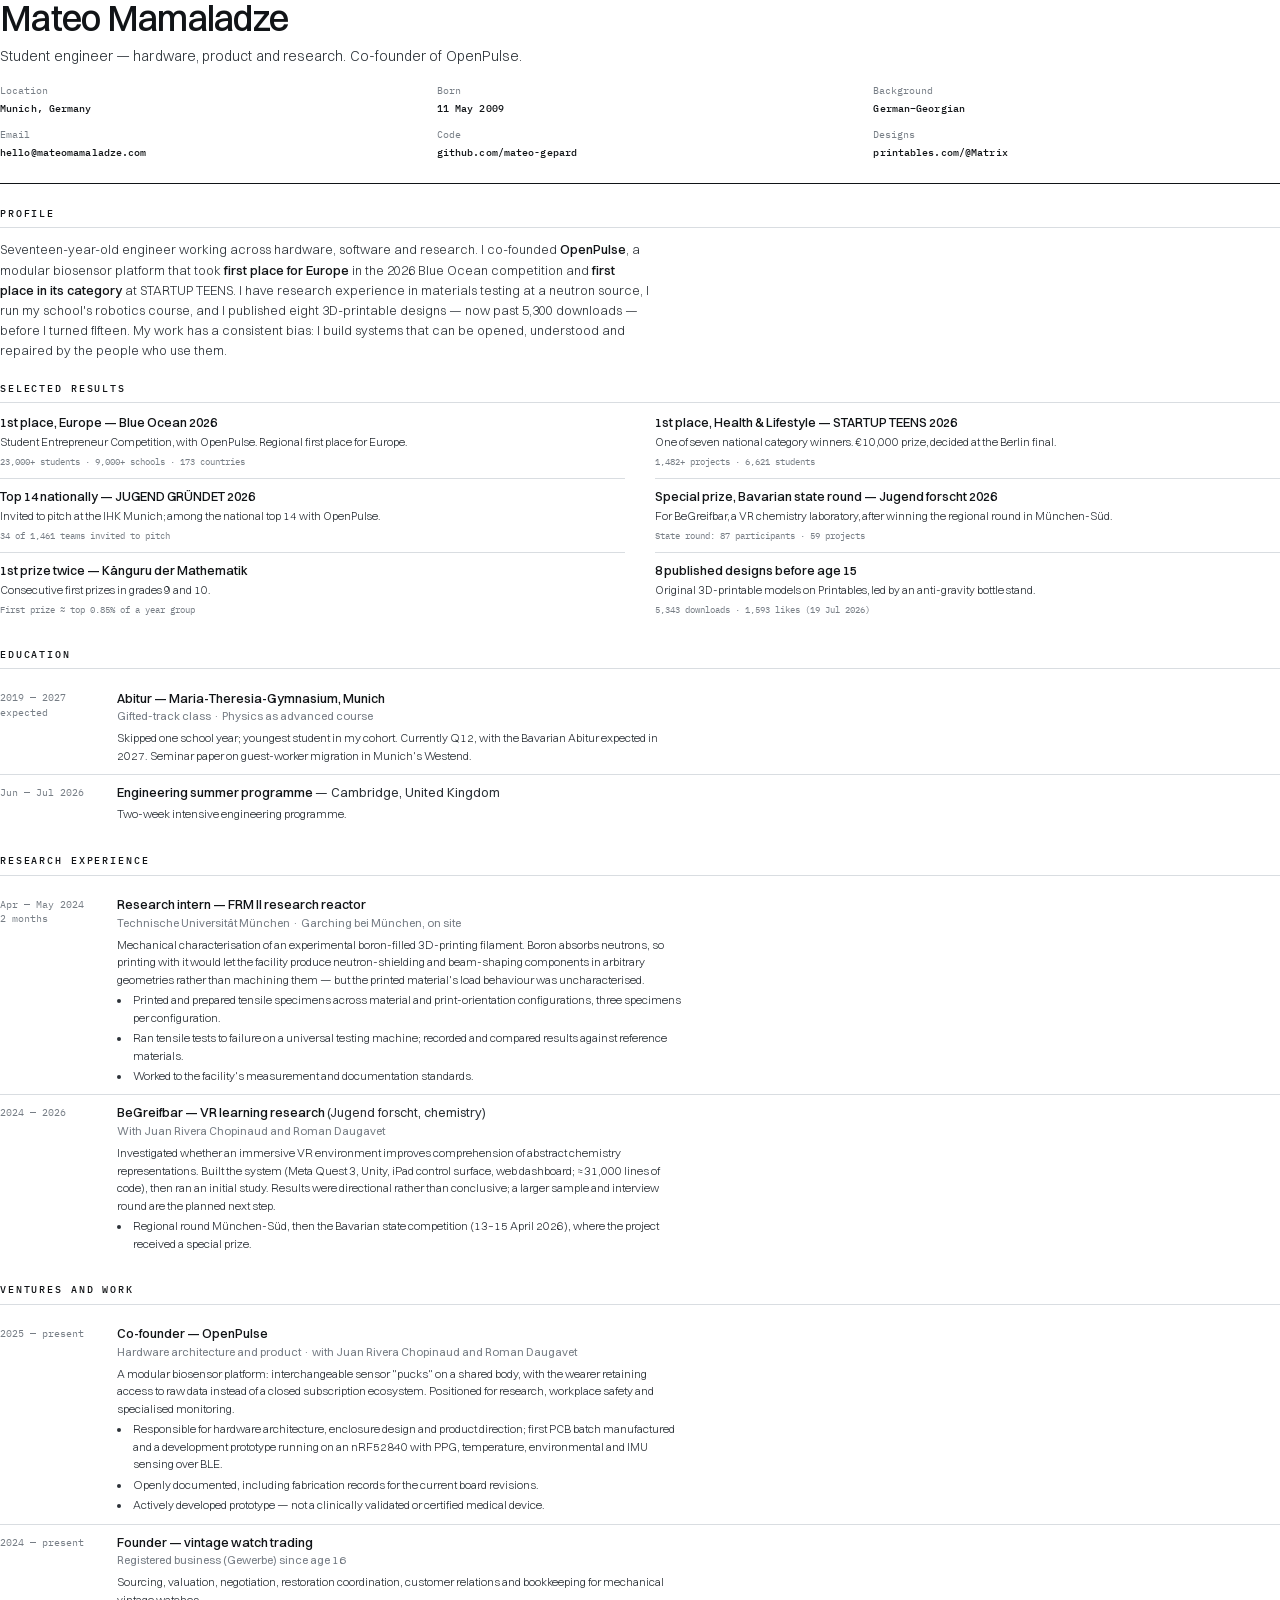
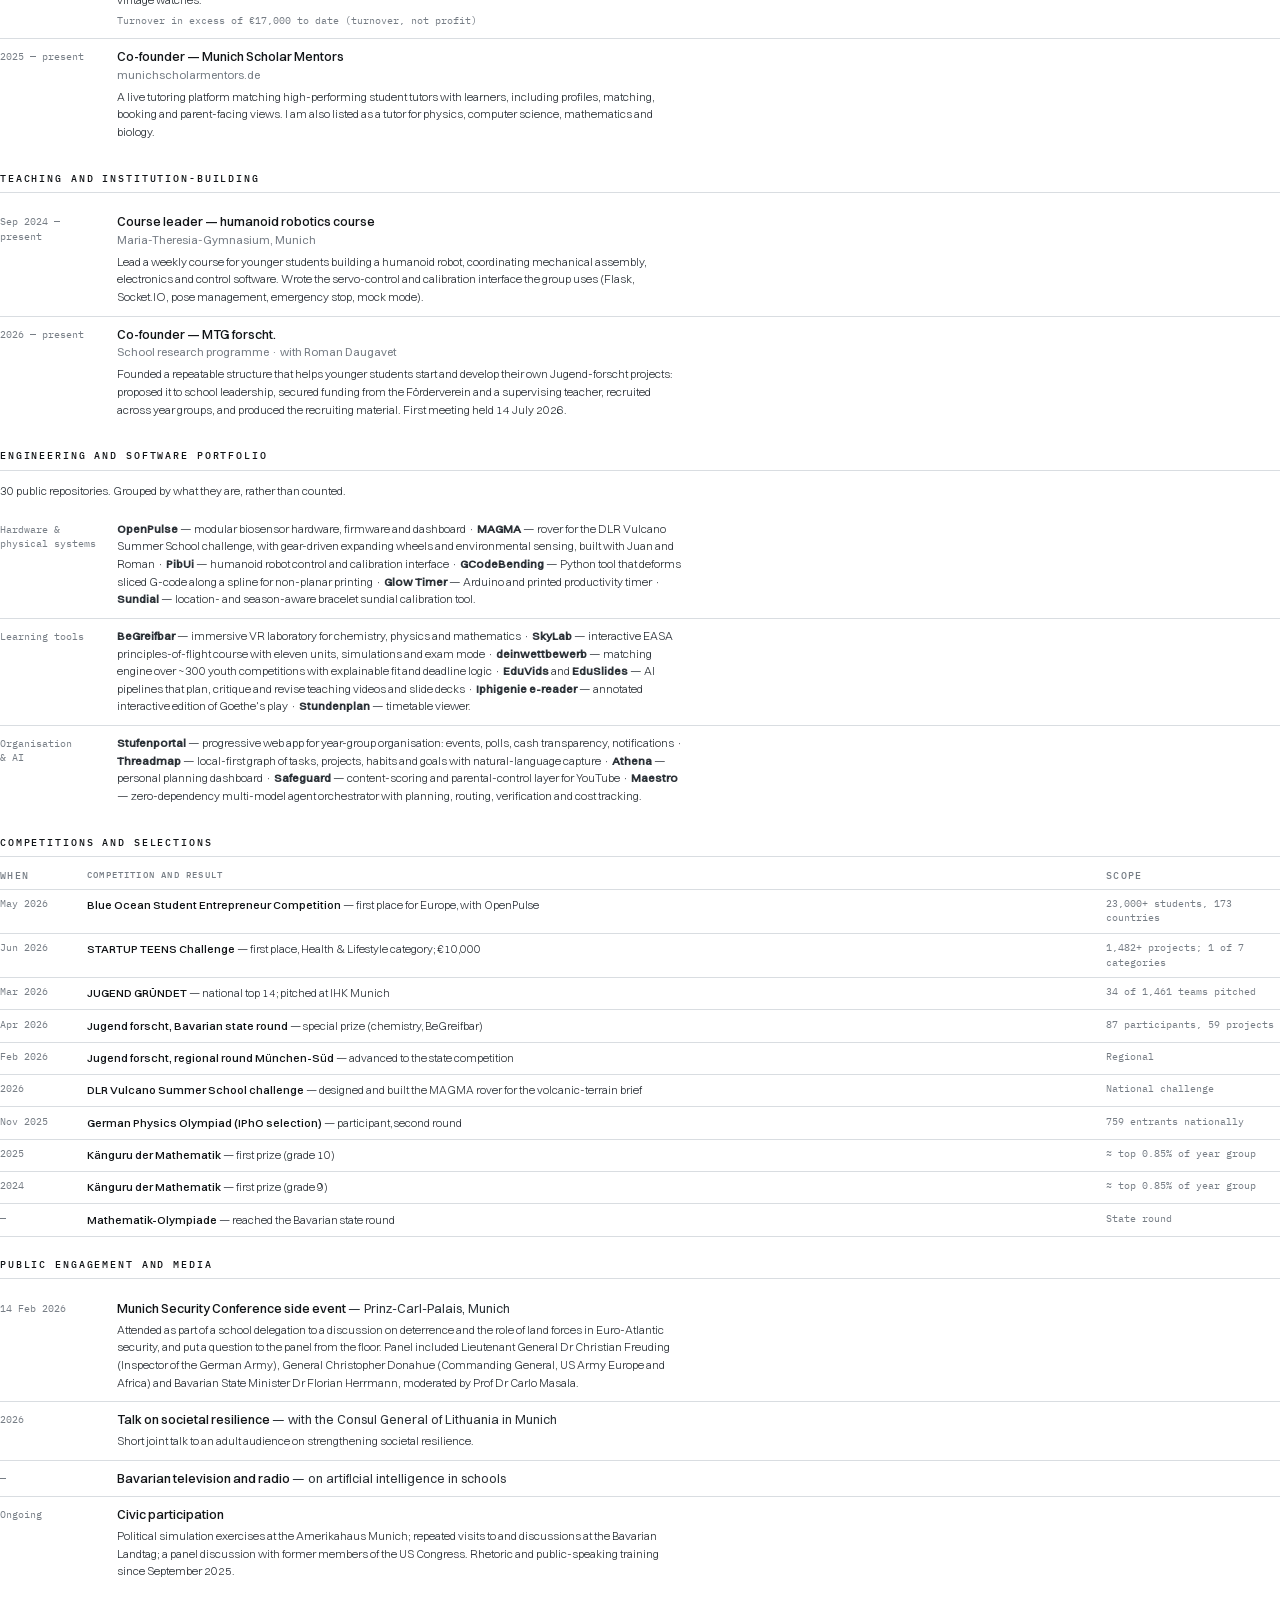
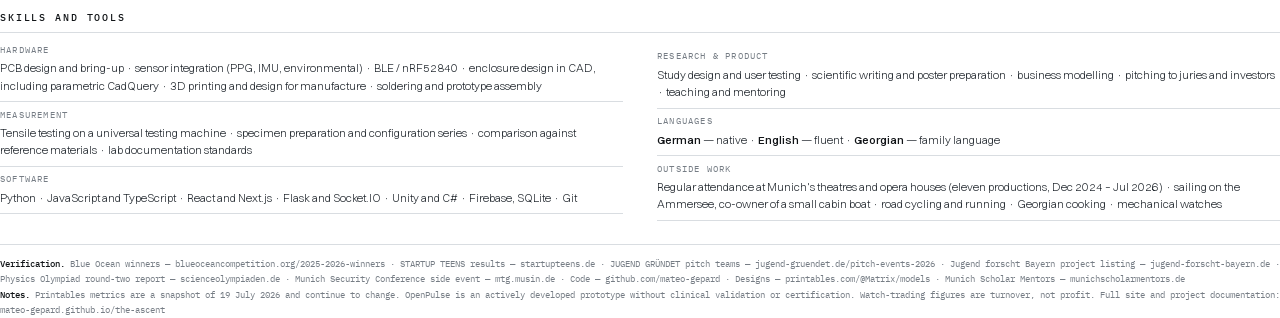
==== cv/index.html @ 441a16b3 "Add FRM II research internship and a downloadable CV - Chapter 05 gains the FRM II internship: tensi" ====
<!DOCTYPE html>
<html lang="en">
<head>
<meta charset="UTF-8" />
<title>Mateo Mamaladze — Curriculum Vitae</title>
<style>
  /* ===================================================================
     Print-engineered CV — A4, restrained, evidence-forward.
     Rendered to PDF with headless Chrome.
     =================================================================== */
  /* static instances — Chrome cannot embed variable fonts into PDF */
  @font-face{font-family:"Switzer";src:url("../assets/fonts/Switzer-Light.ttf") format("truetype");font-weight:300;font-display:block}
  @font-face{font-family:"Switzer";src:url("../assets/fonts/Switzer-Regular.ttf") format("truetype");font-weight:400;font-display:block}
  @font-face{font-family:"Switzer";src:url("../assets/fonts/Switzer-Medium.ttf") format("truetype");font-weight:500;font-display:block}
  @font-face{font-family:"Plex";src:url("../assets/fonts/IBMPlexMono-Regular.woff2") format("woff2");font-weight:400;font-display:block}
  @font-face{font-family:"Plex";src:url("../assets/fonts/IBMPlexMono-Medium.woff2") format("woff2");font-weight:500;font-display:block}

  @page { size: A4; margin: 16mm 15mm 14mm; }

  :root{
    --ink:#111417;
    --body:#2c3238;
    --meta:#767d85;
    --rule:#d9dde1;
    --rule-strong:#9aa1a8;
  }
  *{margin:0;padding:0;box-sizing:border-box}
  html{-webkit-print-color-adjust:exact;print-color-adjust:exact}
  body{
    font-family:"Switzer",-apple-system,sans-serif;
    font-size:9.1pt; line-height:1.5; color:var(--body);
    font-weight:400; background:#fff;
  }
  .mono{font-family:"Plex",monospace}
  a{color:inherit;text-decoration:none;border-bottom:.4pt solid var(--rule-strong)}

  /* ---------- masthead ---------- */
  .mast{border-bottom:1.2pt solid var(--ink);padding-bottom:6mm;margin-bottom:6mm}
  .mast__name{
    font-size:27pt;font-weight:500;letter-spacing:-.02em;line-height:1;
    color:var(--ink);margin-bottom:2.6mm;
  }
  .mast__role{
    font-size:10.6pt;font-weight:300;color:var(--body);letter-spacing:.005em;margin-bottom:4.4mm;
  }
  .mast__grid{
    display:grid;grid-template-columns:repeat(3,1fr);gap:3.2mm 8mm;
    font-family:"Plex",monospace;font-size:7.4pt;color:var(--meta);
  }
  .mast__grid b{display:block;font-weight:500;color:var(--ink);letter-spacing:.01em;font-size:7.6pt;margin-top:.6mm}

  /* ---------- sections ---------- */
  section{margin-bottom:5.6mm;break-inside:auto}
  h2{
    font-family:"Plex",monospace;font-size:7.4pt;font-weight:500;
    letter-spacing:.19em;text-transform:uppercase;color:var(--ink);
    padding-bottom:1.5mm;margin-bottom:3mm;border-bottom:.5pt solid var(--rule);
    break-after:avoid;
  }
  .lead{font-size:9.6pt;font-weight:300;line-height:1.58;color:var(--body);max-width:172mm}
  .lead strong{font-weight:500;color:var(--ink)}

  /* ---------- entry rows: date rail + content ---------- */
  .e{display:grid;grid-template-columns:26mm 1fr;gap:5mm;padding:2.4mm 0;break-inside:avoid}
  .e + .e{border-top:.4pt solid var(--rule)}
  .e__when{font-family:"Plex",monospace;font-size:7.4pt;color:var(--meta);padding-top:.5mm;line-height:1.45}
  .e__what{min-width:0}
  .e__title{font-size:9.5pt;font-weight:500;color:var(--ink);line-height:1.35}
  .e__title span{font-weight:400;color:var(--body)}
  .e__org{font-size:8.5pt;font-weight:400;color:var(--meta);margin-top:.4mm}
  .e__body{font-size:8.7pt;font-weight:300;line-height:1.52;margin-top:1.3mm;max-width:150mm}
  .e__body li{margin-left:3.6mm;padding-left:.6mm;margin-top:.7mm}
  .e__scope{
    font-family:"Plex",monospace;font-size:7.2pt;color:var(--meta);margin-top:1.3mm;
  }

  /* ---------- headline results ---------- */
  .res{display:grid;grid-template-columns:1fr 1fr;gap:0 8mm}
  .res__i{padding:2.5mm 0;break-inside:avoid;border-top:.4pt solid var(--rule)}
  .res__i:nth-child(1),.res__i:nth-child(2){border-top:0;padding-top:0}
  .res__h{font-size:9.4pt;font-weight:500;color:var(--ink);line-height:1.32}
  .res__s{font-size:8.5pt;font-weight:300;line-height:1.5;margin-top:.8mm}
  .res__m{font-family:"Plex",monospace;font-size:7pt;color:var(--meta);margin-top:1mm}

  /* ---------- compact table ---------- */
  table{width:100%;border-collapse:collapse;font-size:8.5pt}
  th{
    font-family:"Plex",monospace;font-size:6.9pt;font-weight:500;letter-spacing:.13em;
    text-transform:uppercase;color:var(--meta);text-align:left;
    padding:0 4mm 1.5mm 0;border-bottom:.5pt solid var(--rule);
  }
  td{padding:1.9mm 4mm 1.9mm 0;border-bottom:.4pt solid var(--rule);vertical-align:top;font-weight:300}
  td:last-child,th:last-child{padding-right:0}
  td b{font-weight:500;color:var(--ink)}
  .t-when{width:23mm;font-family:"Plex",monospace;font-size:7.3pt;color:var(--meta);white-space:nowrap}
  .t-scope{width:46mm;font-family:"Plex",monospace;font-size:7.2pt;color:var(--meta)}

  /* ---------- two-col lists ---------- */
  .cols{column-count:2;column-gap:9mm}
  .kv{padding:1.7mm 0;border-bottom:.4pt solid var(--rule);break-inside:avoid}
  .kv:first-child{padding-top:0}
  .kv__k{font-family:"Plex",monospace;font-size:6.9pt;letter-spacing:.13em;text-transform:uppercase;color:var(--meta)}
  .kv__v{font-size:8.6pt;font-weight:300;line-height:1.5;margin-top:.7mm}
  .kv__v b{font-weight:500;color:var(--ink)}

  /* ---------- footer note ---------- */
  .foot{
    margin-top:6mm;padding-top:3mm;border-top:.5pt solid var(--rule);
    font-family:"Plex",monospace;font-size:6.8pt;line-height:1.7;color:var(--meta);
  }
  .foot b{font-weight:500;color:var(--ink)}
  .brk{break-before:page}
</style>
</head>
<body>

<!-- ============================ MASTHEAD ============================ -->
<header class="mast">
  <div class="mast__name">Mateo Mamaladze</div>
  <div class="mast__role">
    Student engineer — hardware, product and research. Co-founder of OpenPulse.
  </div>
  <div class="mast__grid">
    <div>Location<b>Munich, Germany</b></div>
    <div>Born<b>11 May 2009</b></div>
    <div>Background<b>German–Georgian</b></div>
    <div>Email<b>hello@mateomamaladze.com</b></div>
    <div>Code<b>github.com/mateo-gepard</b></div>
    <div>Designs<b>printables.com/@Matrix</b></div>
  </div>
</header>

<!-- ============================ PROFILE ============================ -->
<section>
  <h2>Profile</h2>
  <p class="lead">
    Seventeen-year-old engineer working across hardware, software and research.
    I co-founded <strong>OpenPulse</strong>, a modular biosensor platform that took
    <strong>first place for Europe</strong> in the 2026 Blue Ocean competition and
    <strong>first place in its category</strong> at STARTUP TEENS. I have research
    experience in materials testing at a neutron source, I run my school's robotics
    course, and I published eight 3D-printable designs — now past 5,300 downloads —
    before I turned fifteen. My work has a consistent bias: I build systems that
    can be opened, understood and repaired by the people who use them.
  </p>
</section>

<!-- ============================ HEADLINE RESULTS ============================ -->
<section>
  <h2>Selected results</h2>
  <div class="res">
    <div class="res__i">
      <div class="res__h">1st place, Europe — Blue Ocean 2026</div>
      <div class="res__s">Student Entrepreneur Competition, with OpenPulse. Regional first place for Europe.</div>
      <div class="res__m">23,000+ students · 9,000+ schools · 173 countries</div>
    </div>
    <div class="res__i">
      <div class="res__h">1st place, Health &amp; Lifestyle — STARTUP TEENS 2026</div>
      <div class="res__s">One of seven national category winners. €10,000 prize, decided at the Berlin final.</div>
      <div class="res__m">1,482+ projects · 6,621 students</div>
    </div>
    <div class="res__i">
      <div class="res__h">Top 14 nationally — JUGEND GRÜNDET 2026</div>
      <div class="res__s">Invited to pitch at the IHK Munich; among the national top 14 with OpenPulse.</div>
      <div class="res__m">34 of 1,461 teams invited to pitch</div>
    </div>
    <div class="res__i">
      <div class="res__h">Special prize, Bavarian state round — Jugend forscht 2026</div>
      <div class="res__s">For BeGreifbar, a VR chemistry laboratory, after winning the regional round in München-Süd.</div>
      <div class="res__m">State round: 87 participants · 59 projects</div>
    </div>
    <div class="res__i">
      <div class="res__h">1st prize twice — Känguru der Mathematik</div>
      <div class="res__s">Consecutive first prizes in grades 9 and 10.</div>
      <div class="res__m">First prize ≈ top 0.85% of a year group</div>
    </div>
    <div class="res__i">
      <div class="res__h">8 published designs before age 15</div>
      <div class="res__s">Original 3D-printable models on Printables, led by an anti-gravity bottle stand.</div>
      <div class="res__m">5,343 downloads · 1,593 likes (19 Jul 2026)</div>
    </div>
  </div>
</section>

<!-- ============================ EDUCATION ============================ -->
<section>
  <h2>Education</h2>
  <div class="e">
    <div class="e__when">2019 — 2027<br/>expected</div>
    <div class="e__what">
      <div class="e__title">Abitur — Maria-Theresia-Gymnasium, Munich</div>
      <div class="e__org">Gifted-track class · Physics as advanced course</div>
      <div class="e__body">
        Skipped one school year; youngest student in my cohort. Currently Q12,
        with the Bavarian Abitur expected in 2027. Seminar paper on guest-worker
        migration in Munich's Westend.
      </div>
    </div>
  </div>
  <div class="e">
    <div class="e__when">Jun — Jul 2026</div>
    <div class="e__what">
      <div class="e__title">Engineering summer programme <span>— Cambridge, United Kingdom</span></div>
      <div class="e__body">Two-week intensive engineering programme.</div>
    </div>
  </div>
</section>

<!-- ============================ RESEARCH ============================ -->
<section>
  <h2>Research experience</h2>
  <div class="e">
    <div class="e__when">Apr — May 2024<br/>2 months</div>
    <div class="e__what">
      <div class="e__title">Research intern — FRM II research reactor</div>
      <div class="e__org">Technische Universität München · Garching bei München, on site</div>
      <div class="e__body">
        Mechanical characterisation of an experimental boron-filled 3D-printing
        filament. Boron absorbs neutrons, so printing with it would let the
        facility produce neutron-shielding and beam-shaping components in
        arbitrary geometries rather than machining them — but the printed
        material's load behaviour was uncharacterised.
        <ul>
          <li>Printed and prepared tensile specimens across material and print-orientation configurations, three specimens per configuration.</li>
          <li>Ran tensile tests to failure on a universal testing machine; recorded and compared results against reference materials.</li>
          <li>Worked to the facility's measurement and documentation standards.</li>
        </ul>
      </div>
    </div>
  </div>
  <div class="e">
    <div class="e__when">2024 — 2026</div>
    <div class="e__what">
      <div class="e__title">BeGreifbar — VR learning research <span>(Jugend forscht, chemistry)</span></div>
      <div class="e__org">With Juan Rivera Chopinaud and Roman Daugavet</div>
      <div class="e__body">
        Investigated whether an immersive VR environment improves comprehension of
        abstract chemistry representations. Built the system (Meta Quest 3, Unity,
        iPad control surface, web dashboard; ≈31,000 lines of code), then ran an
        initial study. Results were directional rather than conclusive; a larger
        sample and interview round are the planned next step.
        <ul>
          <li>Regional round München-Süd, then the Bavarian state competition (13–15 April 2026), where the project received a special prize.</li>
        </ul>
      </div>
    </div>
  </div>
</section>

<!-- ============================ VENTURES ============================ -->
<section>
  <h2>Ventures and work</h2>
  <div class="e">
    <div class="e__when">2025 — present</div>
    <div class="e__what">
      <div class="e__title">Co-founder — OpenPulse</div>
      <div class="e__org">Hardware architecture and product · with Juan Rivera Chopinaud and Roman Daugavet</div>
      <div class="e__body">
        A modular biosensor platform: interchangeable sensor "pucks" on a shared
        body, with the wearer retaining access to raw data instead of a closed
        subscription ecosystem. Positioned for research, workplace safety and
        specialised monitoring.
        <ul>
          <li>Responsible for hardware architecture, enclosure design and product direction; first PCB batch manufactured and a development prototype running on an nRF52840 with PPG, temperature, environmental and IMU sensing over BLE.</li>
          <li>Openly documented, including fabrication records for the current board revisions.</li>
          <li>Actively developed prototype — not a clinically validated or certified medical device.</li>
        </ul>
      </div>
    </div>
  </div>
  <div class="e">
    <div class="e__when">2024 — present</div>
    <div class="e__what">
      <div class="e__title">Founder — vintage watch trading</div>
      <div class="e__org">Registered business (Gewerbe) since age 16</div>
      <div class="e__body">
        Sourcing, valuation, negotiation, restoration coordination, customer
        relations and bookkeeping for mechanical vintage watches.
        <div class="e__scope">Turnover in excess of €17,000 to date (turnover, not profit)</div>
      </div>
    </div>
  </div>
  <div class="e">
    <div class="e__when">2025 — present</div>
    <div class="e__what">
      <div class="e__title">Co-founder — Munich Scholar Mentors</div>
      <div class="e__org">munichscholarmentors.de</div>
      <div class="e__body">
        A live tutoring platform matching high-performing student tutors with
        learners, including profiles, matching, booking and parent-facing views.
        I am also listed as a tutor for physics, computer science, mathematics
        and biology.
      </div>
    </div>
  </div>
</section>

<!-- ============================ TEACHING ============================ -->
<section>
  <h2>Teaching and institution-building</h2>
  <div class="e">
    <div class="e__when">Sep 2024 —<br/>present</div>
    <div class="e__what">
      <div class="e__title">Course leader — humanoid robotics course</div>
      <div class="e__org">Maria-Theresia-Gymnasium, Munich</div>
      <div class="e__body">
        Lead a weekly course for younger students building a humanoid robot,
        coordinating mechanical assembly, electronics and control software. Wrote
        the servo-control and calibration interface the group uses (Flask,
        Socket.IO, pose management, emergency stop, mock mode).
      </div>
    </div>
  </div>
  <div class="e">
    <div class="e__when">2026 — present</div>
    <div class="e__what">
      <div class="e__title">Co-founder — MTG forscht.</div>
      <div class="e__org">School research programme · with Roman Daugavet</div>
      <div class="e__body">
        Founded a repeatable structure that helps younger students start and
        develop their own Jugend-forscht projects: proposed it to school
        leadership, secured funding from the Förderverein and a supervising
        teacher, recruited across year groups, and produced the recruiting
        material. First meeting held 14 July 2026.
      </div>
    </div>
  </div>
</section>

<!-- ============================ ENGINEERING ============================ -->
<section>
  <h2>Engineering and software portfolio</h2>
  <p class="lead" style="font-size:8.7pt;margin-bottom:3mm">
    30 public repositories. Grouped by what they are, rather than counted.
  </p>
  <div class="e">
    <div class="e__when">Hardware &amp;<br/>physical systems</div>
    <div class="e__what">
      <div class="e__body" style="margin-top:0">
        <b>OpenPulse</b> — modular biosensor hardware, firmware and dashboard ·
        <b>MAGMA</b> — rover for the DLR Vulcano Summer School challenge, with
        gear-driven expanding wheels and environmental sensing, built with Juan and
        Roman · <b>PibUi</b> — humanoid robot control and calibration interface ·
        <b>GCodeBending</b> — Python tool that deforms sliced G-code along a spline
        for non-planar printing · <b>Glow Timer</b> — Arduino and printed
        productivity timer · <b>Sundial</b> — location- and season-aware bracelet
        sundial calibration tool.
      </div>
    </div>
  </div>
  <div class="e">
    <div class="e__when">Learning tools</div>
    <div class="e__what">
      <div class="e__body" style="margin-top:0">
        <b>BeGreifbar</b> — immersive VR laboratory for chemistry, physics and
        mathematics · <b>SkyLab</b> — interactive EASA principles-of-flight course
        with eleven units, simulations and exam mode · <b>deinwettbewerb</b> —
        matching engine over ~300 youth competitions with explainable fit and
        deadline logic · <b>EduVids</b> and <b>EduSlides</b> — AI pipelines that
        plan, critique and revise teaching videos and slide decks ·
        <b>Iphigenie e-reader</b> — annotated interactive edition of Goethe's play ·
        <b>Stundenplan</b> — timetable viewer.
      </div>
    </div>
  </div>
  <div class="e">
    <div class="e__when">Organisation<br/>&amp; AI</div>
    <div class="e__what">
      <div class="e__body" style="margin-top:0">
        <b>Stufenportal</b> — progressive web app for year-group organisation:
        events, polls, cash transparency, notifications · <b>Threadmap</b> —
        local-first graph of tasks, projects, habits and goals with
        natural-language capture · <b>Athena</b> — personal planning dashboard ·
        <b>Safeguard</b> — content-scoring and parental-control layer for YouTube ·
        <b>Maestro</b> — zero-dependency multi-model agent orchestrator with
        planning, routing, verification and cost tracking.
      </div>
    </div>
  </div>
</section>

<!-- ============================ COMPETITIONS ============================ -->
<section>
  <h2>Competitions and selections</h2>
  <table>
    <thead>
      <tr><th class="t-when">When</th><th>Competition and result</th><th class="t-scope">Scope</th></tr>
    </thead>
    <tbody>
      <tr>
        <td class="t-when">May 2026</td>
        <td><b>Blue Ocean Student Entrepreneur Competition</b> — first place for Europe, with OpenPulse</td>
        <td class="t-scope">23,000+ students, 173 countries</td>
      </tr>
      <tr>
        <td class="t-when">Jun 2026</td>
        <td><b>STARTUP TEENS Challenge</b> — first place, Health &amp; Lifestyle category; €10,000</td>
        <td class="t-scope">1,482+ projects; 1 of 7 categories</td>
      </tr>
      <tr>
        <td class="t-when">Mar 2026</td>
        <td><b>JUGEND GRÜNDET</b> — national top 14; pitched at IHK Munich</td>
        <td class="t-scope">34 of 1,461 teams pitched</td>
      </tr>
      <tr>
        <td class="t-when">Apr 2026</td>
        <td><b>Jugend forscht, Bavarian state round</b> — special prize (chemistry, BeGreifbar)</td>
        <td class="t-scope">87 participants, 59 projects</td>
      </tr>
      <tr>
        <td class="t-when">Feb 2026</td>
        <td><b>Jugend forscht, regional round München-Süd</b> — advanced to the state competition</td>
        <td class="t-scope">Regional</td>
      </tr>
      <tr>
        <td class="t-when">2026</td>
        <td><b>DLR Vulcano Summer School challenge</b> — designed and built the MAGMA rover for the volcanic-terrain brief</td>
        <td class="t-scope">National challenge</td>
      </tr>
      <tr>
        <td class="t-when">Nov 2025</td>
        <td><b>German Physics Olympiad (IPhO selection)</b> — participant, second round</td>
        <td class="t-scope">759 entrants nationally</td>
      </tr>
      <tr>
        <td class="t-when">2025</td>
        <td><b>Känguru der Mathematik</b> — first prize (grade 10)</td>
        <td class="t-scope">≈ top 0.85% of year group</td>
      </tr>
      <tr>
        <td class="t-when">2024</td>
        <td><b>Känguru der Mathematik</b> — first prize (grade 9)</td>
        <td class="t-scope">≈ top 0.85% of year group</td>
      </tr>
      <tr>
        <td class="t-when">—</td>
        <td><b>Mathematik-Olympiade</b> — reached the Bavarian state round</td>
        <td class="t-scope">State round</td>
      </tr>
    </tbody>
  </table>
</section>

<!-- ============================ PUBLIC ============================ -->
<section>
  <h2>Public engagement and media</h2>
  <div class="e">
    <div class="e__when">14 Feb 2026</div>
    <div class="e__what">
      <div class="e__title">Munich Security Conference side event <span>— Prinz-Carl-Palais, Munich</span></div>
      <div class="e__body">
        Attended as part of a school delegation to a discussion on deterrence and
        the role of land forces in Euro-Atlantic security, and put a question to
        the panel from the floor. Panel included Lieutenant General Dr Christian
        Freuding (Inspector of the German Army), General Christopher Donahue
        (Commanding General, US Army Europe and Africa) and Bavarian State
        Minister Dr Florian Herrmann, moderated by Prof Dr Carlo Masala.
      </div>
    </div>
  </div>
  <div class="e">
    <div class="e__when">2026</div>
    <div class="e__what">
      <div class="e__title">Talk on societal resilience <span>— with the Consul General of Lithuania in Munich</span></div>
      <div class="e__body">Short joint talk to an adult audience on strengthening societal resilience.</div>
    </div>
  </div>
  <div class="e">
    <div class="e__when">—</div>
    <div class="e__what">
      <div class="e__title">Bavarian television and radio <span>— on artificial intelligence in schools</span></div>
    </div>
  </div>
  <div class="e">
    <div class="e__when">Ongoing</div>
    <div class="e__what">
      <div class="e__title">Civic participation</div>
      <div class="e__body">
        Political simulation exercises at the Amerikahaus Munich; repeated visits
        to and discussions at the Bavarian Landtag; a panel discussion with former
        members of the US Congress. Rhetoric and public-speaking training since
        September 2025.
      </div>
    </div>
  </div>
</section>

<!-- ============================ SKILLS ============================ -->
<section>
  <h2>Skills and tools</h2>
  <div class="cols">
    <div class="kv">
      <div class="kv__k">Hardware</div>
      <div class="kv__v">PCB design and bring-up · sensor integration (PPG, IMU, environmental) · BLE / nRF52840 · enclosure design in CAD, including parametric CadQuery · 3D printing and design for manufacture · soldering and prototype assembly</div>
    </div>
    <div class="kv">
      <div class="kv__k">Measurement</div>
      <div class="kv__v">Tensile testing on a universal testing machine · specimen preparation and configuration series · comparison against reference materials · lab documentation standards</div>
    </div>
    <div class="kv">
      <div class="kv__k">Software</div>
      <div class="kv__v">Python · JavaScript and TypeScript · React and Next.js · Flask and Socket.IO · Unity and C# · Firebase, SQLite · Git</div>
    </div>
    <div class="kv">
      <div class="kv__k">Research &amp; product</div>
      <div class="kv__v">Study design and user testing · scientific writing and poster preparation · business modelling · pitching to juries and investors · teaching and mentoring</div>
    </div>
    <div class="kv">
      <div class="kv__k">Languages</div>
      <div class="kv__v"><b>German</b> — native · <b>English</b> — fluent · <b>Georgian</b> — family language</div>
    </div>
    <div class="kv">
      <div class="kv__k">Outside work</div>
      <div class="kv__v">Regular attendance at Munich's theatres and opera houses (eleven productions, Dec 2024 – Jul 2026) · sailing on the Ammersee, co-owner of a small cabin boat · road cycling and running · Georgian cooking · mechanical watches</div>
    </div>
  </div>
</section>

<!-- ============================ SOURCES ============================ -->
<div class="foot">
  <b>Verification.</b>
  Blue Ocean winners — blueoceancompetition.org/2025-2026-winners ·
  STARTUP TEENS results — startupteens.de ·
  JUGEND GRÜNDET pitch teams — jugend-gruendet.de/pitch-events-2026 ·
  Jugend forscht Bayern project listing — jugend-forscht-bayern.de ·
  Physics Olympiad round-two report — scienceolympiaden.de ·
  Munich Security Conference side event — mtg.musin.de ·
  Code — github.com/mateo-gepard ·
  Designs — printables.com/@Matrix/models ·
  Munich Scholar Mentors — munichscholarmentors.de<br/>
  <b>Notes.</b>
  Printables metrics are a snapshot of 19 July 2026 and continue to change.
  OpenPulse is an actively developed prototype without clinical validation or
  certification. Watch-trading figures are turnover, not profit.
  Full site and project documentation: mateo-gepard.github.io/the-ascent
</div>

</body>
</html>
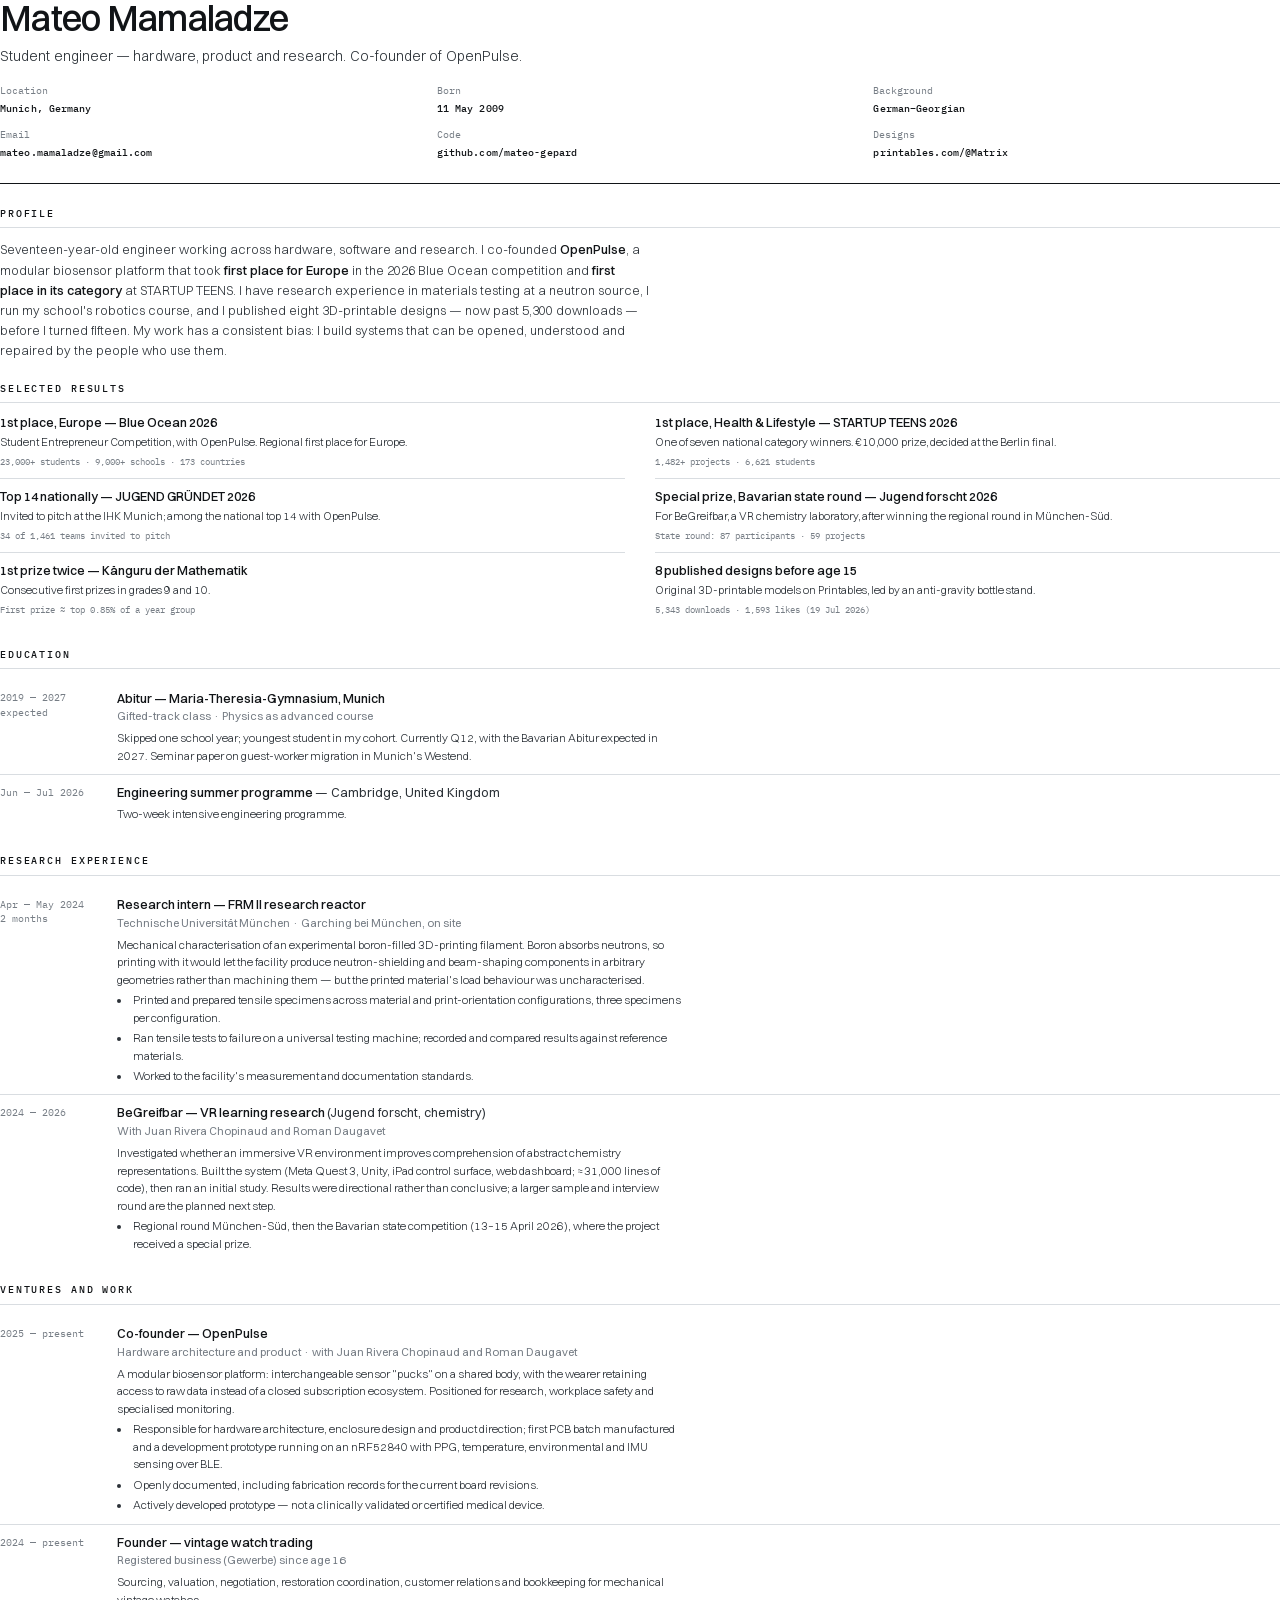
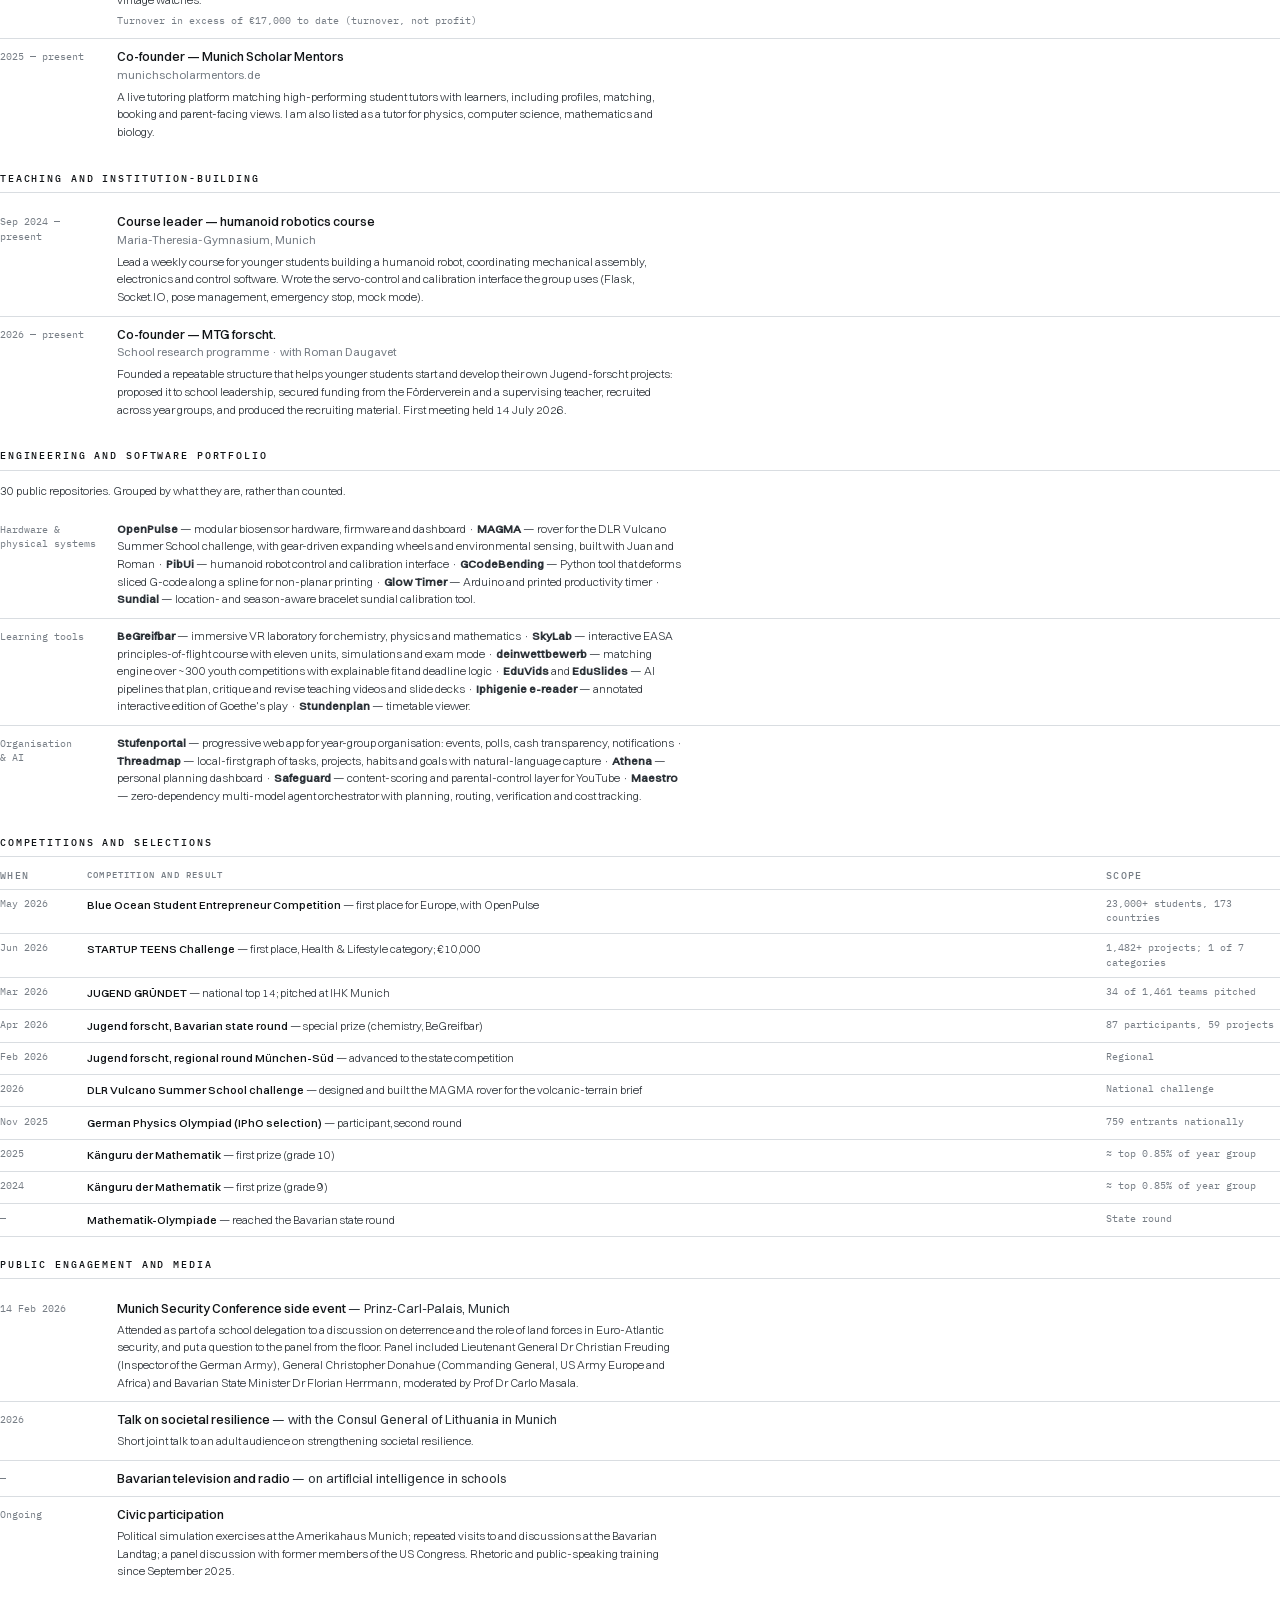
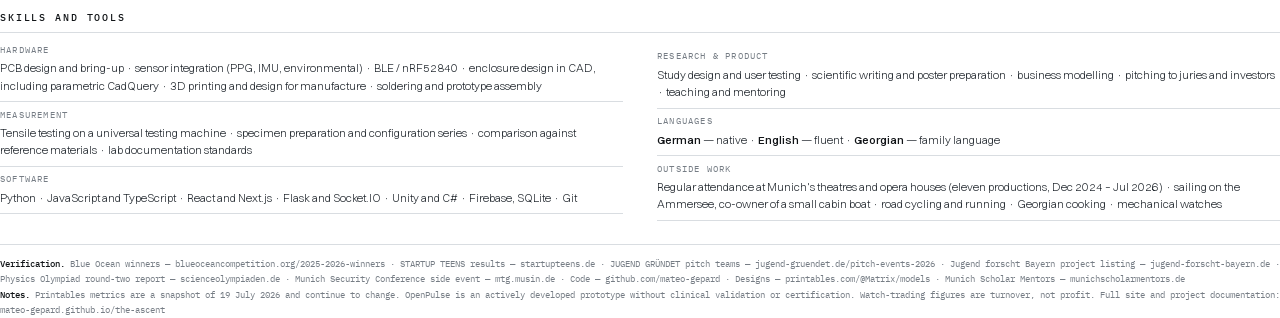
==== commit 83315208: "Update contact details and project label" ====
--- a/cv/index.html
+++ b/cv/index.html
@@ -124,7 +124,7 @@
     <div>Location<b>Munich, Germany</b></div>
     <div>Born<b>11 May 2009</b></div>
     <div>Background<b>German–Georgian</b></div>
-    <div>Email<b>hello@mateomamaladze.com</b></div>
+    <div>Email<b>mateo.mamaladze@gmail.com</b></div>
     <div>Code<b>github.com/mateo-gepard</b></div>
     <div>Designs<b>printables.com/@Matrix</b></div>
   </div>
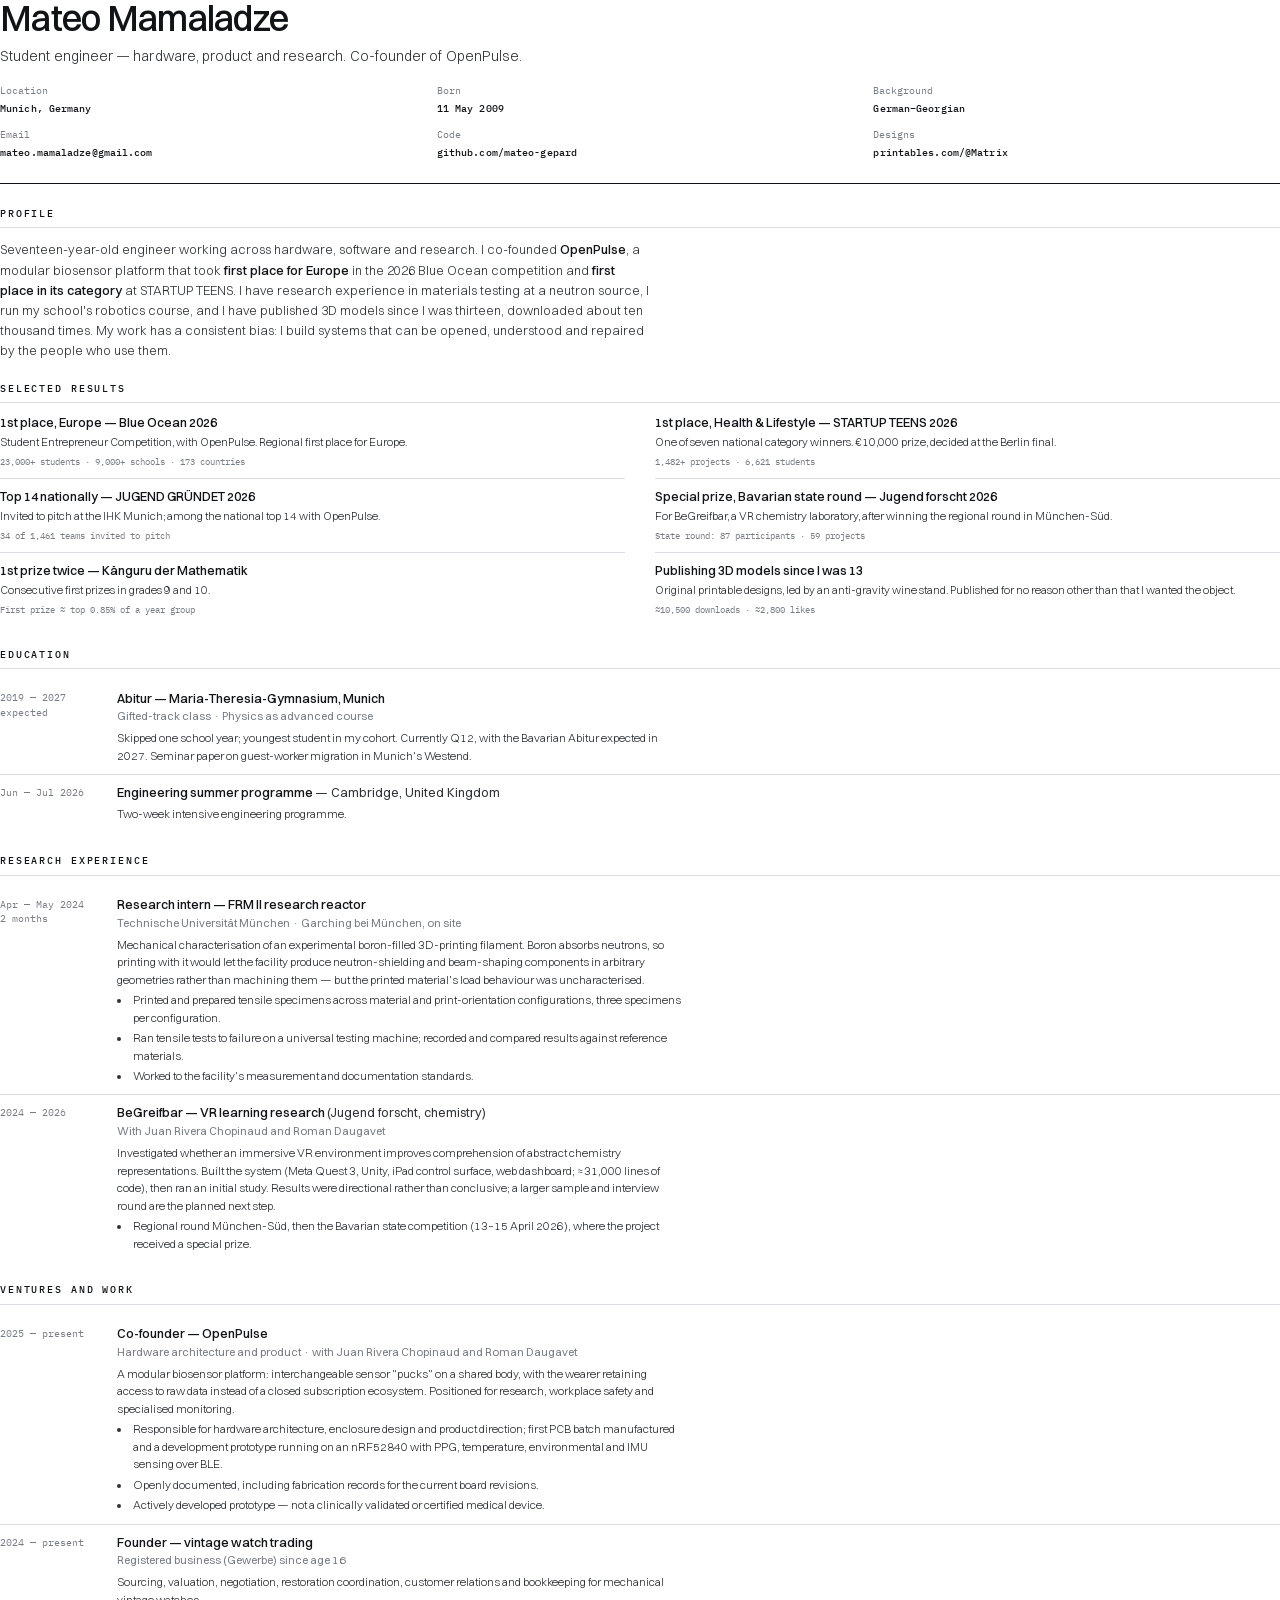
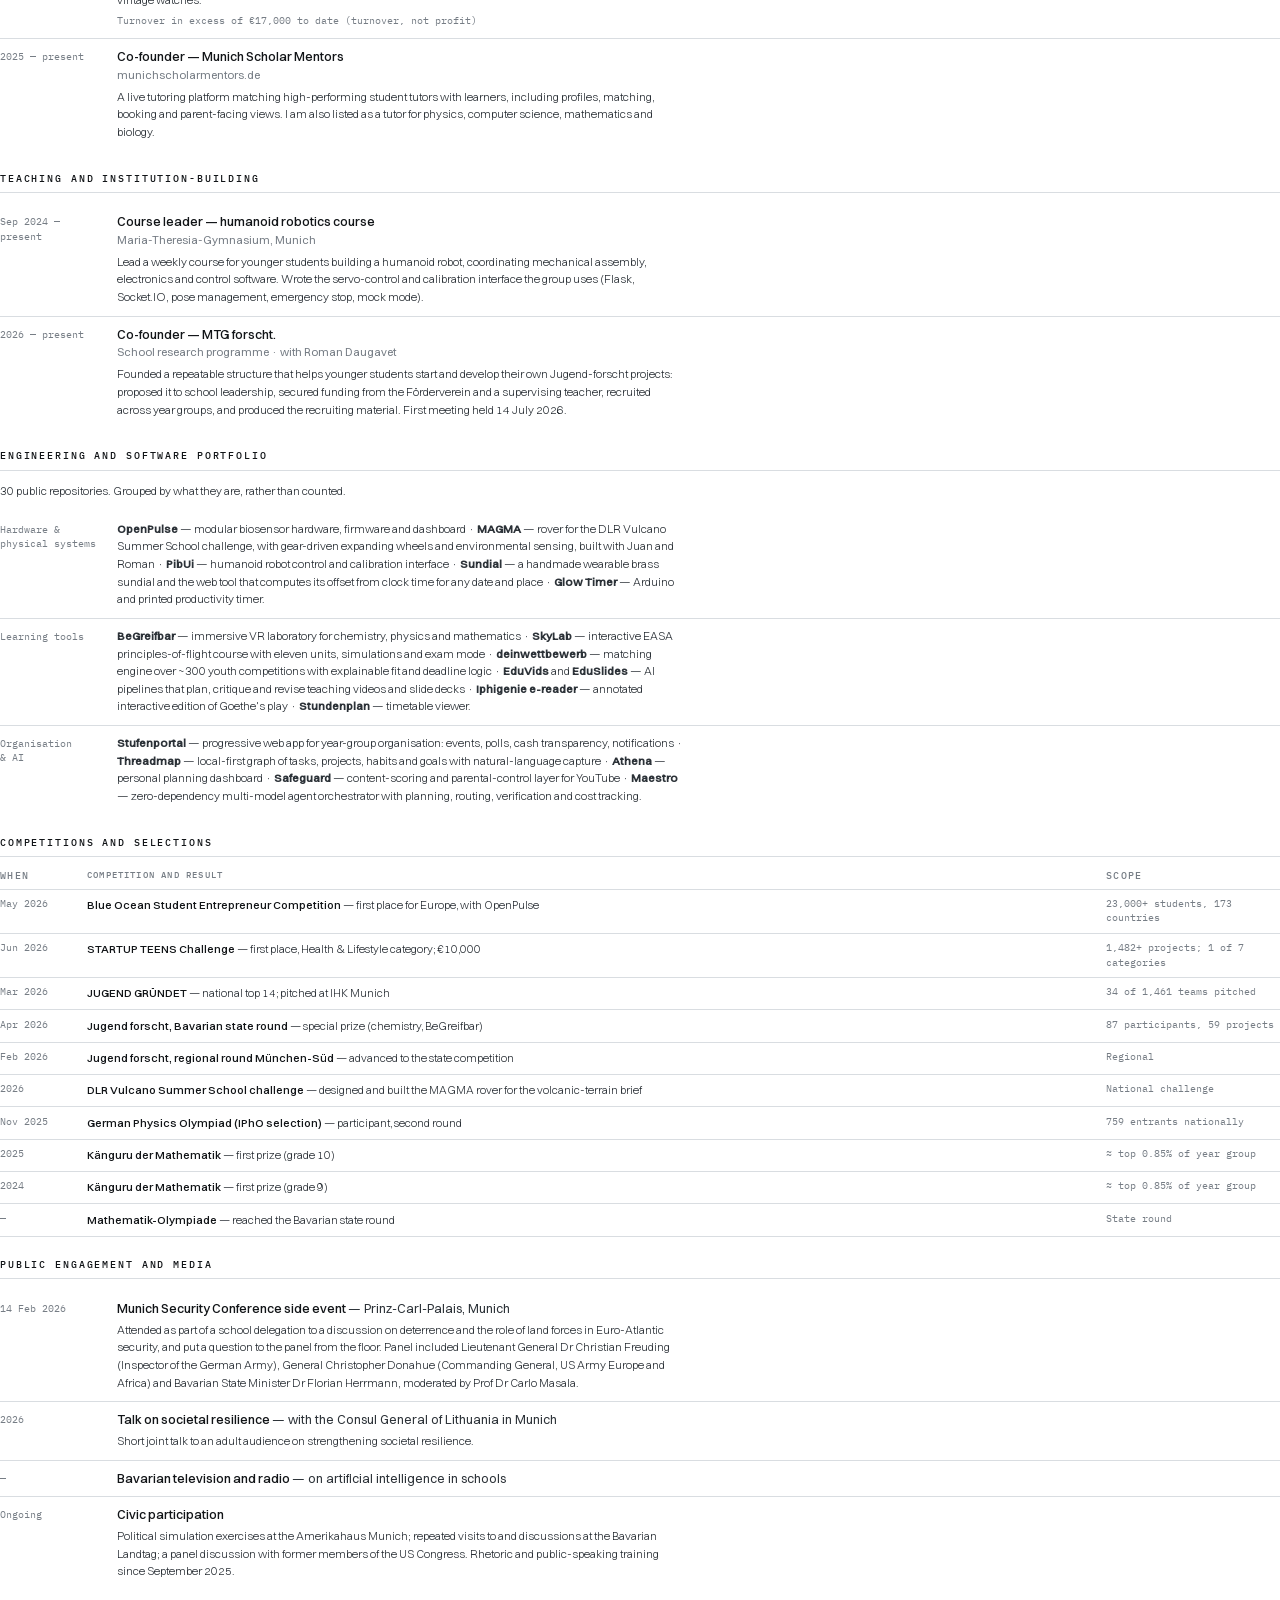
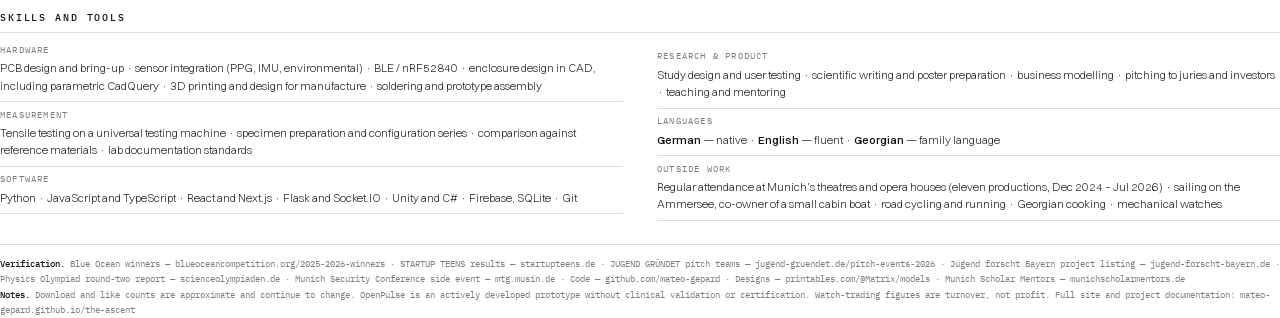
==== commit f9c24626: "Rebuild as a multi-page site around the new writing - Home is now a short introduction, six selected" ====
--- a/cv/index.html
+++ b/cv/index.html
@@ -139,8 +139,8 @@
     <strong>first place for Europe</strong> in the 2026 Blue Ocean competition and
     <strong>first place in its category</strong> at STARTUP TEENS. I have research
     experience in materials testing at a neutron source, I run my school's robotics
-    course, and I published eight 3D-printable designs — now past 5,300 downloads —
-    before I turned fifteen. My work has a consistent bias: I build systems that
+    course, and I have published 3D models since I was thirteen, downloaded about ten
+    thousand times. My work has a consistent bias: I build systems that
     can be opened, understood and repaired by the people who use them.
   </p>
 </section>
@@ -175,9 +175,9 @@
       <div class="res__m">First prize ≈ top 0.85% of a year group</div>
     </div>
     <div class="res__i">
-      <div class="res__h">8 published designs before age 15</div>
-      <div class="res__s">Original 3D-printable models on Printables, led by an anti-gravity bottle stand.</div>
-      <div class="res__m">5,343 downloads · 1,593 likes (19 Jul 2026)</div>
+      <div class="res__h">Publishing 3D models since I was 13</div>
+      <div class="res__s">Original printable designs, led by an anti-gravity wine stand. Published for no reason other than that I wanted the object.</div>
+      <div class="res__m">≈10,500 downloads · ≈2,800 likes</div>
     </div>
   </div>
 </section>
@@ -341,10 +341,9 @@
         <b>MAGMA</b> — rover for the DLR Vulcano Summer School challenge, with
         gear-driven expanding wheels and environmental sensing, built with Juan and
         Roman · <b>PibUi</b> — humanoid robot control and calibration interface ·
-        <b>GCodeBending</b> — Python tool that deforms sliced G-code along a spline
-        for non-planar printing · <b>Glow Timer</b> — Arduino and printed
-        productivity timer · <b>Sundial</b> — location- and season-aware bracelet
-        sundial calibration tool.
+        <b>Sundial</b> — a handmade wearable brass sundial and the
+        web tool that computes its offset from clock time for any date and
+        place · <b>Glow Timer</b> — Arduino and printed productivity timer.
       </div>
     </div>
   </div>
@@ -529,7 +528,7 @@
   Designs — printables.com/@Matrix/models ·
   Munich Scholar Mentors — munichscholarmentors.de<br/>
   <b>Notes.</b>
-  Printables metrics are a snapshot of 19 July 2026 and continue to change.
+  Download and like counts are approximate and continue to change.
   OpenPulse is an actively developed prototype without clinical validation or
   certification. Watch-trading figures are turnover, not profit.
   Full site and project documentation: mateo-gepard.github.io/the-ascent
